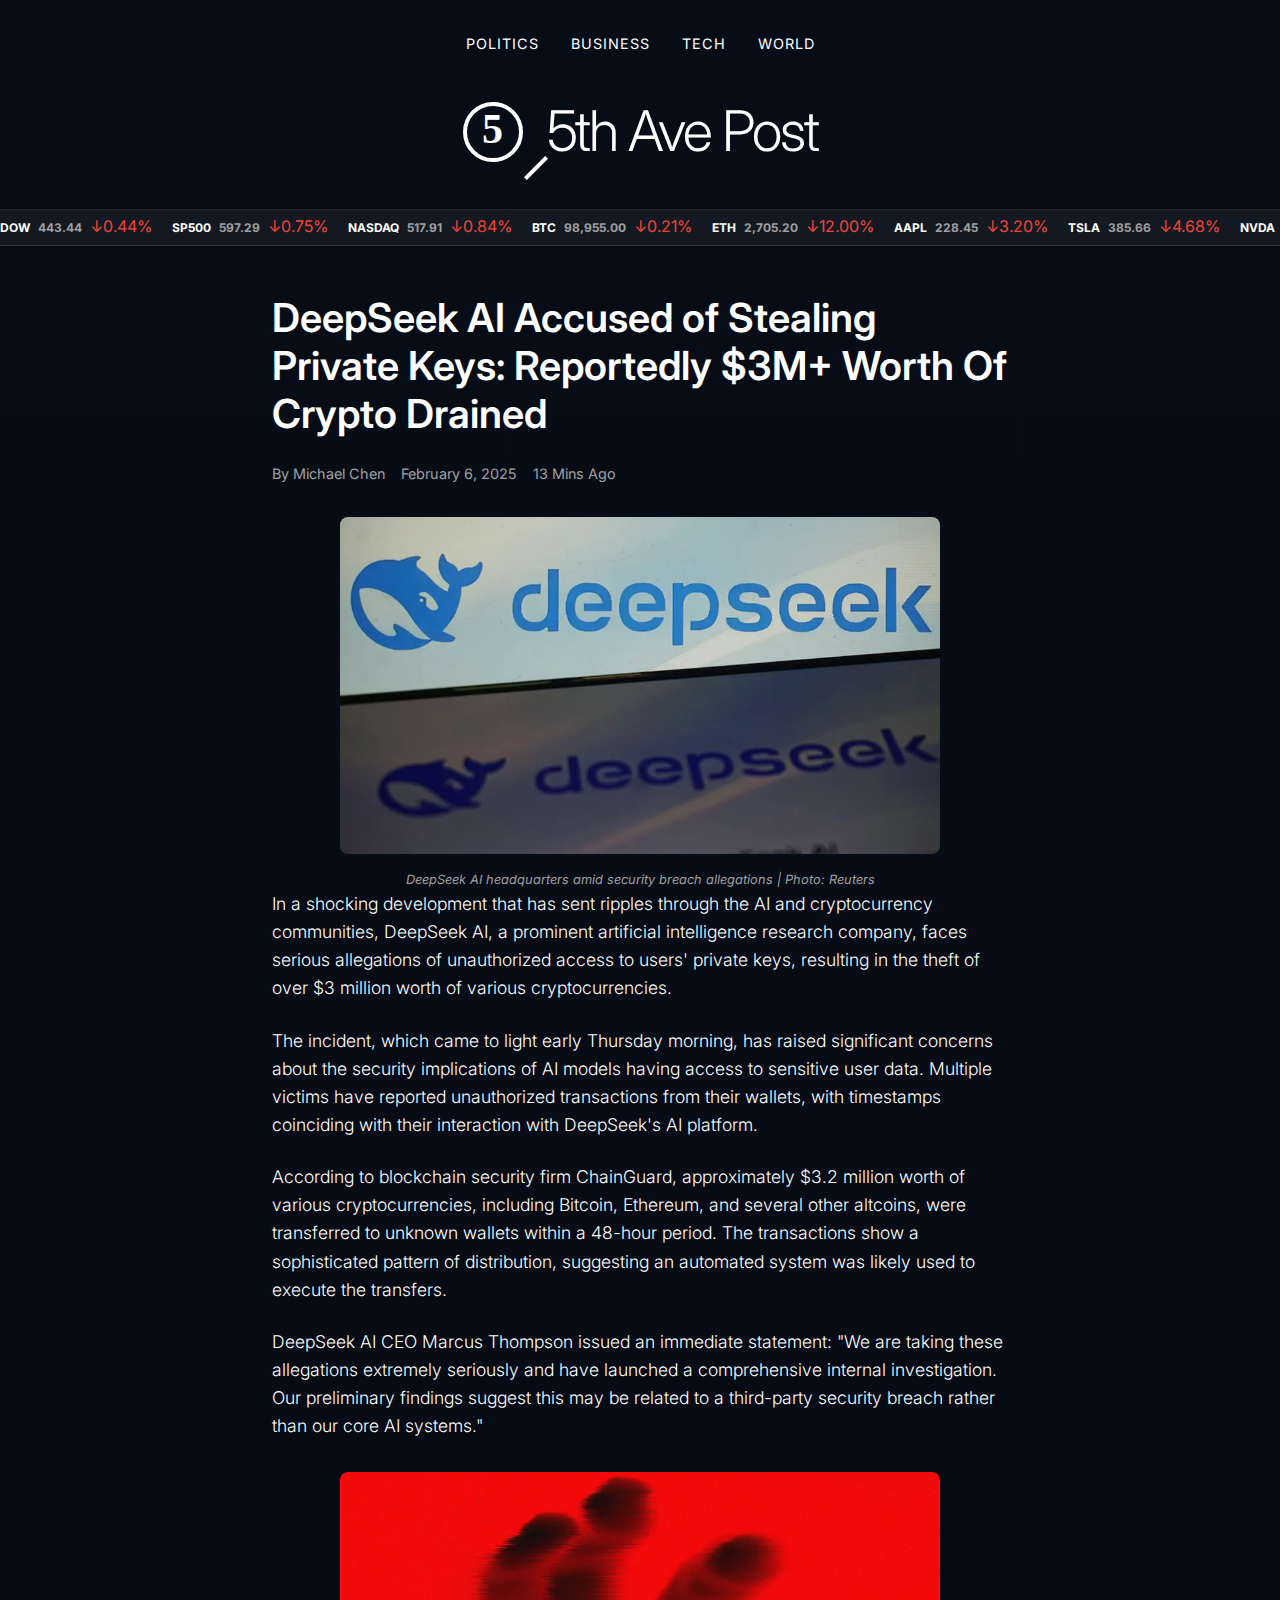
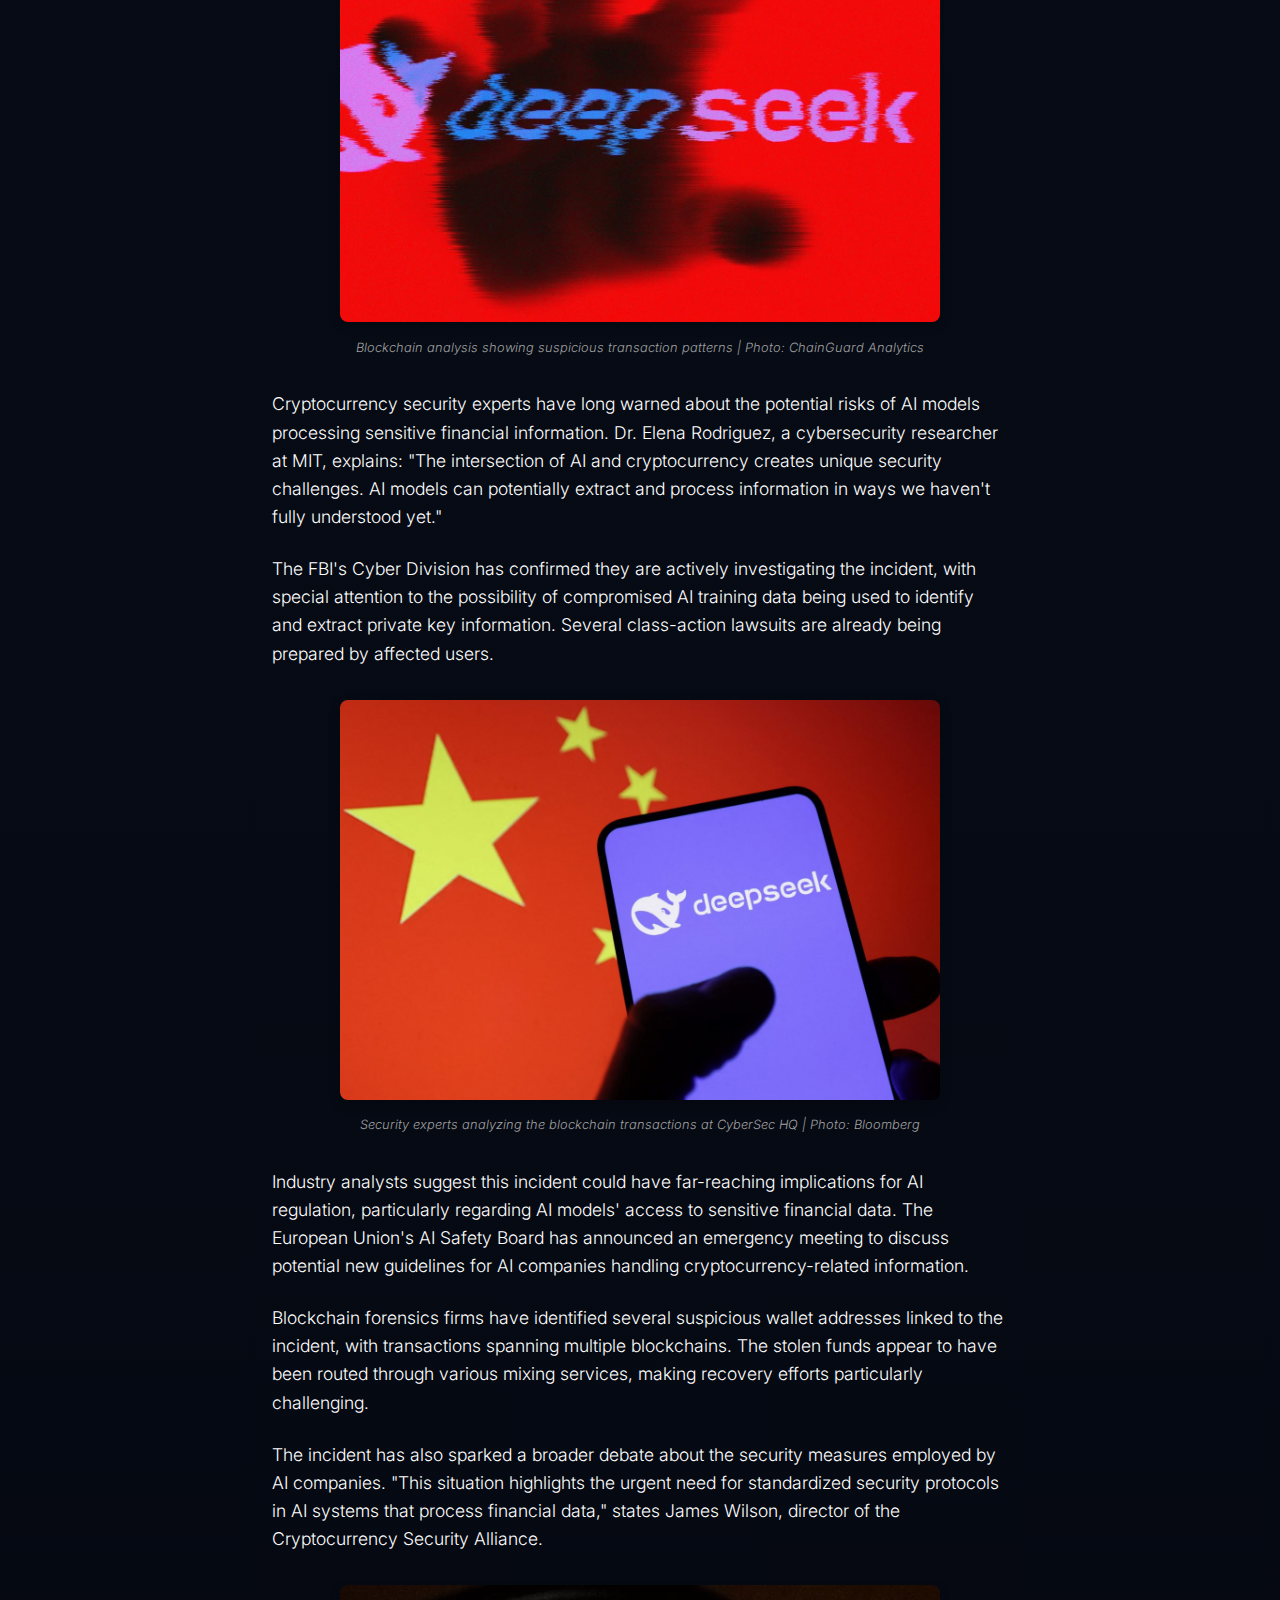
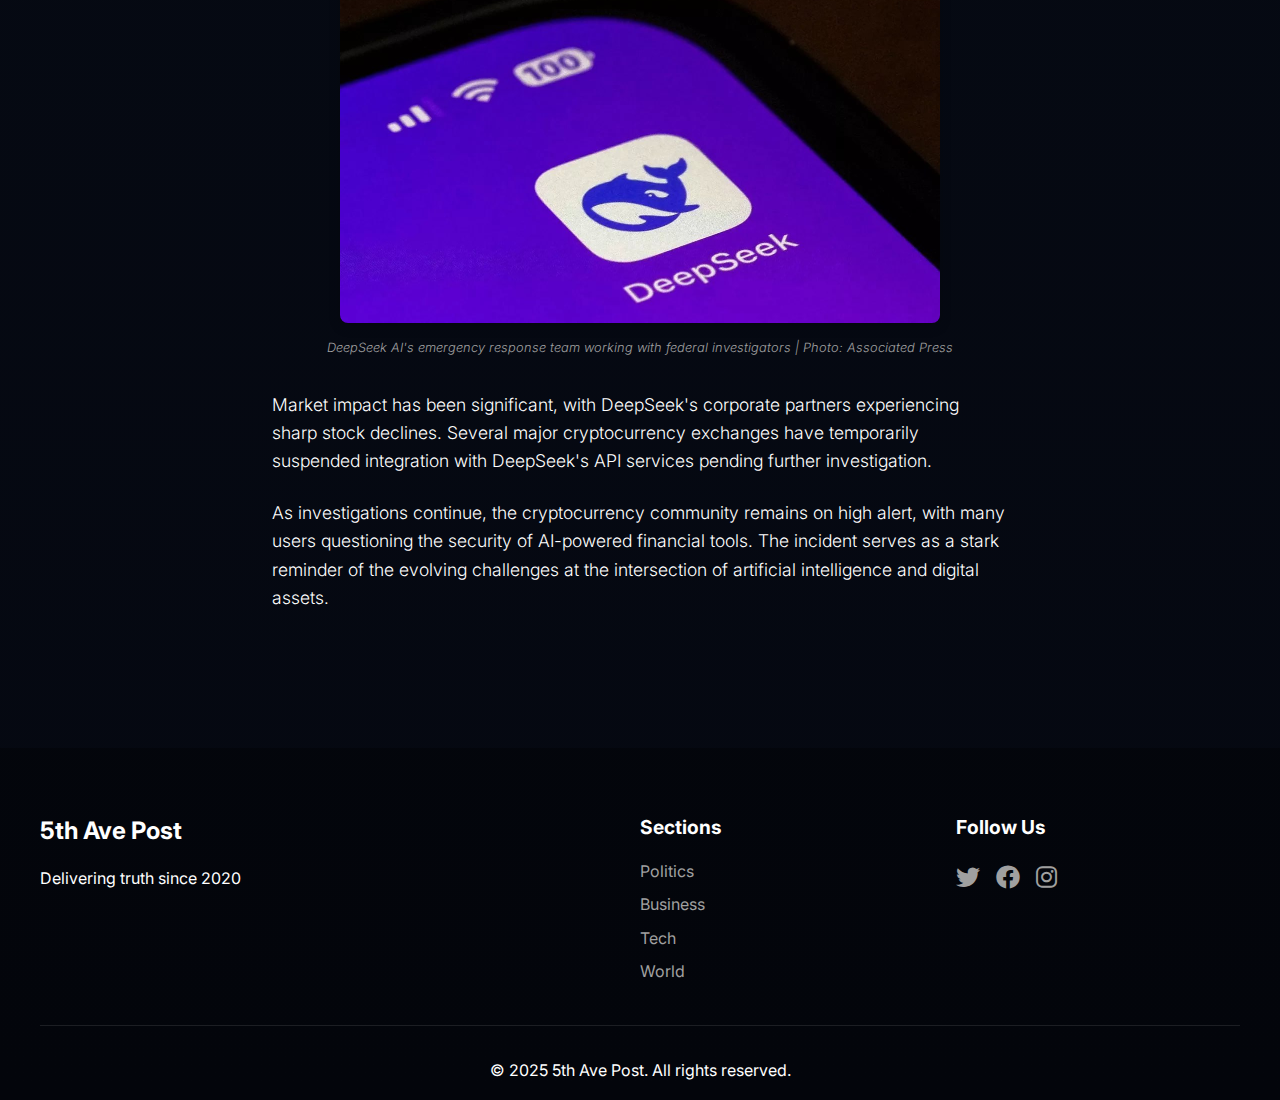
==== DeepSeek-AI-Accused-of-Stealing-Private-Keys.html @ 483f1194 "e" ====
<!DOCTYPE html>
<html lang="en">
<head>
    <meta charset="UTF-8">
    <meta name="viewport" content="width=device-width, initial-scale=1.0">
    <title>Lemon The Duck Becomes First Waterfowl Park Ranger in National History | 5th Ave Post</title>
    <link rel="preconnect" href="https://fonts.googleapis.com">
    <link rel="preconnect" href="https://fonts.gstatic.com" crossorigin>
    <link href="https://fonts.googleapis.com/css2?family=Inter:wght@300;400;600&display=swap" rel="stylesheet">
    <link rel="stylesheet" href="styles.css">
    <link rel="stylesheet" href="https://cdnjs.cloudflare.com/ajax/libs/font-awesome/6.0.0/css/all.min.css">
    <link rel="apple-touch-icon" sizes="180x180" href="/apple-touch-icon.png">
<link rel="icon" type="image/png" sizes="32x32" href="/favicon-32x32.png">
<link rel="icon" type="image/png" sizes="16x16" href="/favicon-16x16.png">
<link rel="manifest" href="/site.webmanifest">
</head>
<body>
    <header>
        <nav>
            <div class="nav-links">
                <a href="https://www.foxnews.com/" target="_blank">Politics</a>
                <a href="https://finance.yahoo.com/" target="_blank">Business</a>
                <a href="https://www.forbes.com/" target="_blank">Tech</a>
                <a href="https://www.foxnews.com/" target="_blank">World</a>
            </div>
        </nav>
        <div class="brand">
            <div class="logo-container">
                <div class="custom-logo"></div>
                <h1>5th Ave Post</h1>
            </div>
        </div>
    </header>
    <div class="stock-ticker">
        <ul>
            <li>
                <span class="symbol">DOW</span>
                <span class="price">443.44</span>
                <span class="minus"><span class="change">0.44%</span></span>
            </li>
            <li>
                <span class="symbol">SP500</span>
                <span class="price">597.29</span>
                <span class="minus"><span class="change">0.75%</span></span>
            </li>
            <li>
                <span class="symbol">NASDAQ</span>
                <span class="price">517.91</span>
                <span class="minus"><span class="change">0.84%</span></span>
            </li>
            <li>
                <span class="symbol">BTC</span>
                <span class="price">98,955.00</span>
                <span class="minus"><span class="change">0.21%</span></span>
            </li>
            <li>
                <span class="symbol">ETH</span>
                <span class="price">2,705.20</span>
                <span class="minus"><span class="change">12.00%</span></span>
            </li>
            <li>
                <span class="symbol">AAPL</span>
                <span class="price">228.45</span>
                <span class="minus"><span class="change">3.20%</span></span>
            </li>
            <li>
                <span class="symbol">TSLA</span>
                <span class="price">385.66</span>
                <span class="minus"><span class="change">4.68%</span></span>
            </li>
            <li>
                <span class="symbol">NVDA</span>
                <span class="price">117.16</span>
                <span class="minus"><span class="change">2.42%</span></span>
            </li>
            <li>
                <span class="symbol">MSFT</span>
                <span class="price">412.88</span>
                <span class="minus"><span class="change">0.53%</span></span>
            </li>
            <li>
                <span class="symbol">AMZN</span>
                <span class="price">235.70</span>
                <span class="minus"><span class="change">0.83%</span></span>
            </li>
        </ul>
        <ul>
            <li>
                <span class="symbol">DOW</span>
                <span class="price">443.44</span>
                <span class="minus"><span class="change">0.44%</span></span>
            </li>
            <li>
                <span class="symbol">SP500</span>
                <span class="price">597.29</span>
                <span class="minus"><span class="change">0.75%</span></span>
            </li>
            <li>
                <span class="symbol">NASDAQ</span>
                <span class="price">517.91</span>
                <span class="minus"><span class="change">0.84%</span></span>
            </li>
            <li>
                <span class="symbol">BTC</span>
                <span class="price">98,955.00</span>
                <span class="minus"><span class="change">0.21%</span></span>
            </li>
            <li>
                <span class="symbol">ETH</span>
                <span class="price">2,705.20</span>
                <span class="minus"><span class="change">12.00%</span></span>
            </li>
            <li>
                <span class="symbol">AAPL</span>
                <span class="price">228.45</span>
                <span class="minus"><span class="change">3.20%</span></span>
            </li>
            <li>
                <span class="symbol">TSLA</span>
                <span class="price">385.66</span>
                <span class="minus"><span class="change">4.68%</span></span>
            </li>
            <li>
                <span class="symbol">NVDA</span>
                <span class="price">117.16</span>
                <span class="minus"><span class="change">2.42%</span></span>
            </li>
            <li>
                <span class="symbol">MSFT</span>
                <span class="price">412.88</span>
                <span class="minus"><span class="change">0.53%</span></span>
            </li>
            <li>
                <span class="symbol">AMZN</span>
                <span class="price">235.70</span>
                <span class="minus"><span class="change">0.83%</span></span>
            </li>
        </ul>
    </div>
        <main>
        <article>
            <h2>DeepSeek AI Accused of Stealing Private Keys: Reportedly $3M+ Worth Of Crypto Drained</h2>
            <div class="article-meta">
                <span class="author">By Michael Chen</span>
                <span class="date">February 6, 2025</span>
                <span class="time">13 Mins Ago</span>
            </div>
            
            <div class="hero-image" style="text-align: center;">
                <img src="title1.png" alt="DeepSeek AI Security Breach" style="width: 600px; height: auto;">
                <p class="image-caption">DeepSeek AI headquarters amid security breach allegations | Photo: Reuters</p>
            </div>
              <div class="content">
                <p>In a shocking development that has sent ripples through the AI and cryptocurrency communities, DeepSeek AI, a prominent artificial intelligence research company, faces serious allegations of unauthorized access to users' private keys, resulting in the theft of over $3 million worth of various cryptocurrencies.</p>

                <p>The incident, which came to light early Thursday morning, has raised significant concerns about the security implications of AI models having access to sensitive user data. Multiple victims have reported unauthorized transactions from their wallets, with timestamps coinciding with their interaction with DeepSeek's AI platform.</p>

                <p>According to blockchain security firm ChainGuard, approximately $3.2 million worth of various cryptocurrencies, including Bitcoin, Ethereum, and several other altcoins, were transferred to unknown wallets within a 48-hour period. The transactions show a sophisticated pattern of distribution, suggesting an automated system was likely used to execute the transfers.</p>

                <p>DeepSeek AI CEO Marcus Thompson issued an immediate statement: "We are taking these allegations extremely seriously and have launched a comprehensive internal investigation. Our preliminary findings suggest this may be related to a third-party security breach rather than our core AI systems."</p>

                <div class="article-image">
                    <img src="title2.png" alt="Blockchain Analysis" class="reduced-image">
                    <p class="image-caption">Blockchain analysis showing suspicious transaction patterns | Photo: ChainGuard Analytics</p>
                </div>
                
                <p>Cryptocurrency security experts have long warned about the potential risks of AI models processing sensitive financial information. Dr. Elena Rodriguez, a cybersecurity researcher at MIT, explains: "The intersection of AI and cryptocurrency creates unique security challenges. AI models can potentially extract and process information in ways we haven't fully understood yet."</p>

                <p>The FBI's Cyber Division has confirmed they are actively investigating the incident, with special attention to the possibility of compromised AI training data being used to identify and extract private key information. Several class-action lawsuits are already being prepared by affected users.</p>
                <div class="article-image">
                    <img src="title3.png" alt="Cryptocurrency Security" class="reduced-image">
                    <p class="image-caption">Security experts analyzing the blockchain transactions at CyberSec HQ | Photo: Bloomberg</p>
                </div>
                <p>Industry analysts suggest this incident could have far-reaching implications for AI regulation, particularly regarding AI models' access to sensitive financial data. The European Union's AI Safety Board has announced an emergency meeting to discuss potential new guidelines for AI companies handling cryptocurrency-related information.</p>

                <p>Blockchain forensics firms have identified several suspicious wallet addresses linked to the incident, with transactions spanning multiple blockchains. The stolen funds appear to have been routed through various mixing services, making recovery efforts particularly challenging.</p>

                <p>The incident has also sparked a broader debate about the security measures employed by AI companies. "This situation highlights the urgent need for standardized security protocols in AI systems that process financial data," states James Wilson, director of the Cryptocurrency Security Alliance.</p>
                <div class="article-image">
                    <img src="title4.png" alt="DeepSeek Investigation" class="reduced-image">
                    <p class="image-caption">DeepSeek AI's emergency response team working with federal investigators | Photo: Associated Press</p>
                </div>
                <p>Market impact has been significant, with DeepSeek's corporate partners experiencing sharp stock declines. Several major cryptocurrency exchanges have temporarily suspended integration with DeepSeek's API services pending further investigation.</p>

                <p>As investigations continue, the cryptocurrency community remains on high alert, with many users questioning the security of AI-powered financial tools. The incident serves as a stark reminder of the evolving challenges at the intersection of artificial intelligence and digital assets.</p>
            </div>
        </article>
    </main>
    <footer>
        <div class="footer-content">
            <div class="footer-section">
                <h3>5th Ave Post</h3>
                <p>Delivering truth since 2020</p>
            </div>
            <div class="footer-section">
                <h4>Sections</h4>
                <a href="https://www.foxnews.com/" target="_blank">Politics</a>
                <a href="https://finance.yahoo.com/" target="_blank">Business</a>
                <a href="https://www.forbes.com/" target="_blank">Tech</a>
                <a href="https://www.foxnews.com/" target="_blank">World</a>
            </div>
            <div class="footer-section">
                <h4>Follow Us</h4>
                <div class="social-links">
                    <a href="#"><i class="fab fa-twitter"></i></a>
                    <a href="#"><i class="fab fa-facebook"></i></a>
                    <a href="#"><i class="fab fa-instagram"></i></a>
                </div>
            </div>
        </div>
        <div class="footer-bottom">
            <p>© 2025 5th Ave Post. All rights reserved.</p>
        </div>
    </footer>
</body>
</html>
---- styles.css ----
* {
    margin: 0;
    padding: 0;
    box-sizing: border-box;
}

body {
    background: linear-gradient(to bottom, #070D17, #050811);
    color: white;
    font-family: 'Inter', sans-serif;
    line-height: 1.6;
}

header {
    padding: 2rem;
    border-bottom: 1px solid rgba(255, 255, 255, 0.1);
}

nav {
    max-width: 1200px;
    margin: 0 auto;
    margin-bottom: 2rem;
}

.nav-links {
    display: flex;
    gap: 2rem;
    justify-content: center;
}

.nav-links a {
    color: white;
    text-decoration: none;
    font-size: 0.9rem;
    text-transform: uppercase;
    letter-spacing: 1px;
}

.nav-links a:hover {
    color: #a0a0a0;
}

.brand {
    text-align: center;
}

.brand h1 {
    font-size: 3.5rem;
    font-weight: 300;
    letter-spacing: -2px;
}

main {
    max-width: 800px;
    margin: 0 auto;
    padding: 3rem 2rem;
}

article h2 {
    font-size: 2.5rem;
    font-weight: 600;
    line-height: 1.2;
    margin-bottom: 1.5rem;
}

.article-meta {
    font-size: 0.9rem;
    color: #a0a0a0;
    margin-bottom: 2rem;
    display: flex;
    gap: 1rem;
}

.content p {
    margin-bottom: 1.5rem;
    font-size: 1.1rem;
    font-weight: 300;
}

@media (max-width: 768px) {
    .brand h1 {
        font-size: 2.5rem;
    }
    
    article h2 {
        font-size: 2rem;
    }
    
    .content p {
        font-size: 1rem;
    }
}
  /* Add this new logo CSS (replace the previous .logo-container styles) */
  .logo-container {
      display: flex;
      align-items: center;
      justify-content: center;
      gap: 1.5rem;
  }

  .custom-logo {
      position: relative;
      width: 60px;
      height: 60px;
      border: 4px solid white;
      border-radius: 50%;
      display: flex;
      align-items: center;
      justify-content: center;
  }

  .custom-logo::before {
      content: "5";
      color: white;
      font-size: 42px;
      font-weight: 600;
      font-family: 'Times New Roman', serif;
      transform: translateY(-2px);
  }

  .custom-logo::after {
      content: "";
      position: absolute;
      width: 30px;
      height: 4px;
      background: white;
      bottom: -12px;
      right: -32px;
      transform: rotate(-45deg);
  }
}.hero-image {
    margin: 2rem 0;
}

.hero-image img {
    width: 100%;
    height: auto;
    border-radius: 8px;
}

.image-caption {
    font-size: 0.8rem;
    color: #a0a0a0;
    margin-top: 0.5rem;
    font-style: italic;
}

.related-images {
    display: grid;
    grid-template-columns: 1fr 1fr;
    gap: 2rem;
    margin: 2rem 0;
}

.image-box img {
    width: 100%;
    height: 200px;
    object-fit: cover;
    border-radius: 8px;
}

footer {
    background: rgba(0, 0, 0, 0.3);
    padding: 4rem 2rem 1rem 2rem;
    margin-top: 4rem;
}

.footer-content {
    max-width: 1200px;
    margin: 0 auto;
    display: grid;
    grid-template-columns: 2fr 1fr 1fr;
    gap: 2rem;
}

.footer-section h3 {
    font-size: 1.5rem;
    margin-bottom: 1rem;
}

.footer-section h4 {
    font-size: 1.2rem;
    margin-bottom: 1rem;
}

.footer-section a {
    display: block;
    color: #a0a0a0;
    text-decoration: none;
    margin-bottom: 0.5rem;
}

.social-links {
    display: flex;
    gap: 1rem;
}

.social-links a {
    font-size: 1.5rem;
}

.footer-bottom {
    max-width: 1200px;
    margin: 0 auto;
    text-align: center;
    padding-top: 2rem;
    margin-top: 2rem;
    border-top: 1px solid rgba(255, 255, 255, 0.1);
}

@media (max-width: 768px) {
    .footer-content {
        grid-template-columns: 1fr;
        text-align: center;
    }
    
    .related-images {
        grid-template-columns: 1fr;
    }
    
    .social-links {
        justify-content: center;
    }
}
  .stock-ticker {
      background: rgba(255, 255, 255, 0.05);
      padding: 0.3rem 0;
      border-bottom: 1px solid rgba(255, 255, 255, 0.1);
      overflow: hidden;
      user-select: none;
      --gap: 20px;
      display: flex;
      gap: var(--gap);
  }

  .stock-ticker ul {
      list-style: none;
      flex-shrink: 0;
      min-width: 100%;
      display: flex;
      justify-content: space-between;
      align-items: center;
      gap: var(--gap);
      animation: scroll 40s linear infinite;
  }

  .stock-ticker:hover ul {
      animation-play-state: paused;
  }

  @keyframes scroll {
      to {
          transform: translateX(calc(-100% - var(--gap)));
      }
  }

  .stock-ticker .symbol,
  .stock-ticker .price {
      font-weight: bold;
      font-size: 0.75rem;
  }

  .stock-ticker .price {
      margin-inline: 4px;
      color: #a0a0a0;
  }

  .stock-ticker .minus::before {
      content: "↓";
  }

  .stock-ticker .minus .change,
  .stock-ticker .minus::before {
      color: #F44336;
  }

  .change.positive {
      color: #4CAF50;
  }

@media (max-width: 768px) {
    .ticker-container {
        flex-wrap: wrap;
        padding: 0 1rem;
        gap: 1rem;
    }
}

.article-image {
    margin: 2rem 0;
    text-align: center;
}

.article-image img {
    max-width: 100%;
    height: auto;
    border-radius: 8px;
    box-shadow: 0 4px 12px rgba(0, 0, 0, 0.2);
}

.article-image .image-caption {
    font-size: 0.8rem;
    color: #a0a0a0;
    margin-top: 0.5rem;
    font-style: italic;
}

.reduced-image {
    width: 600px;
    height: auto;
    max-width: 100%;
}

.video-container {
    position: relative;
    padding-bottom: 56.25%; /* 16:9 aspect ratio */
    height: 0;
    margin: 2em 0;
    overflow: hidden;
}

.video-container iframe {
    position: absolute;
    top: 0;
    left: 0;
    width: 100%;
    height: 100%;
}
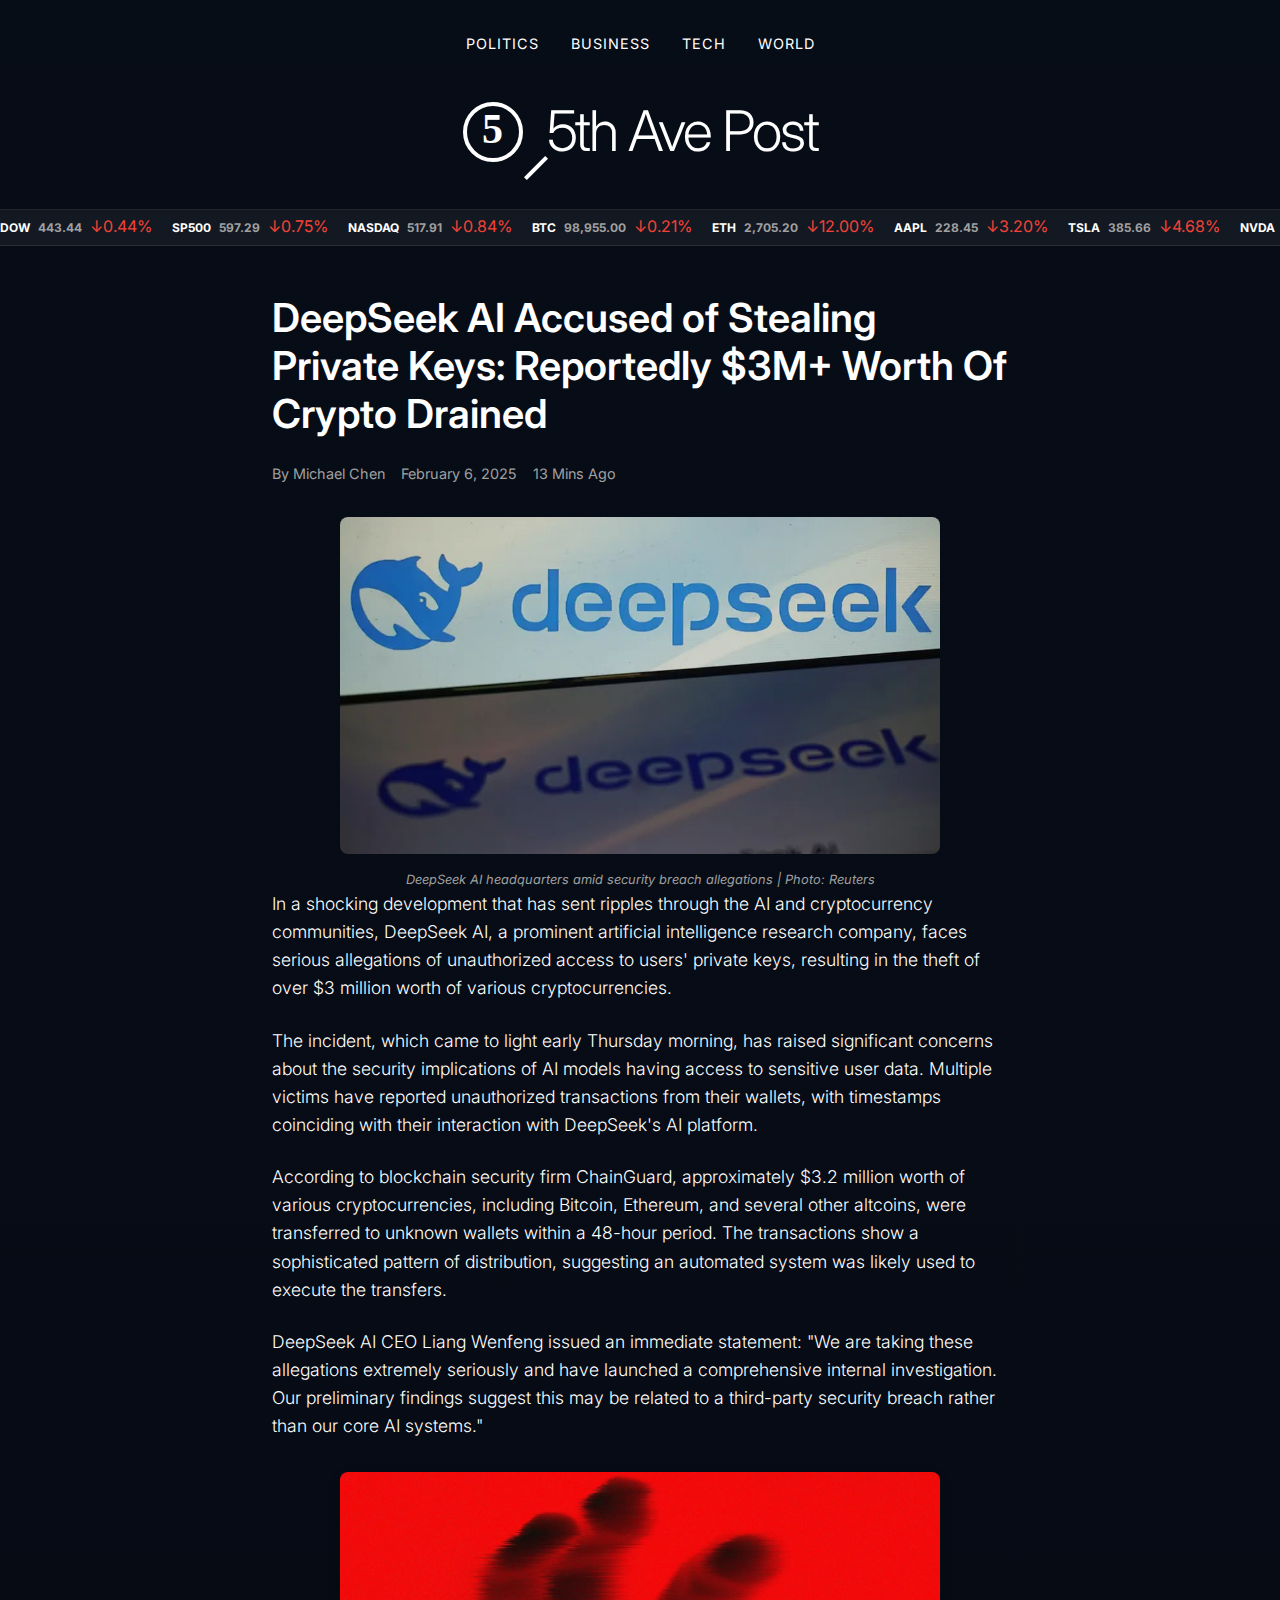
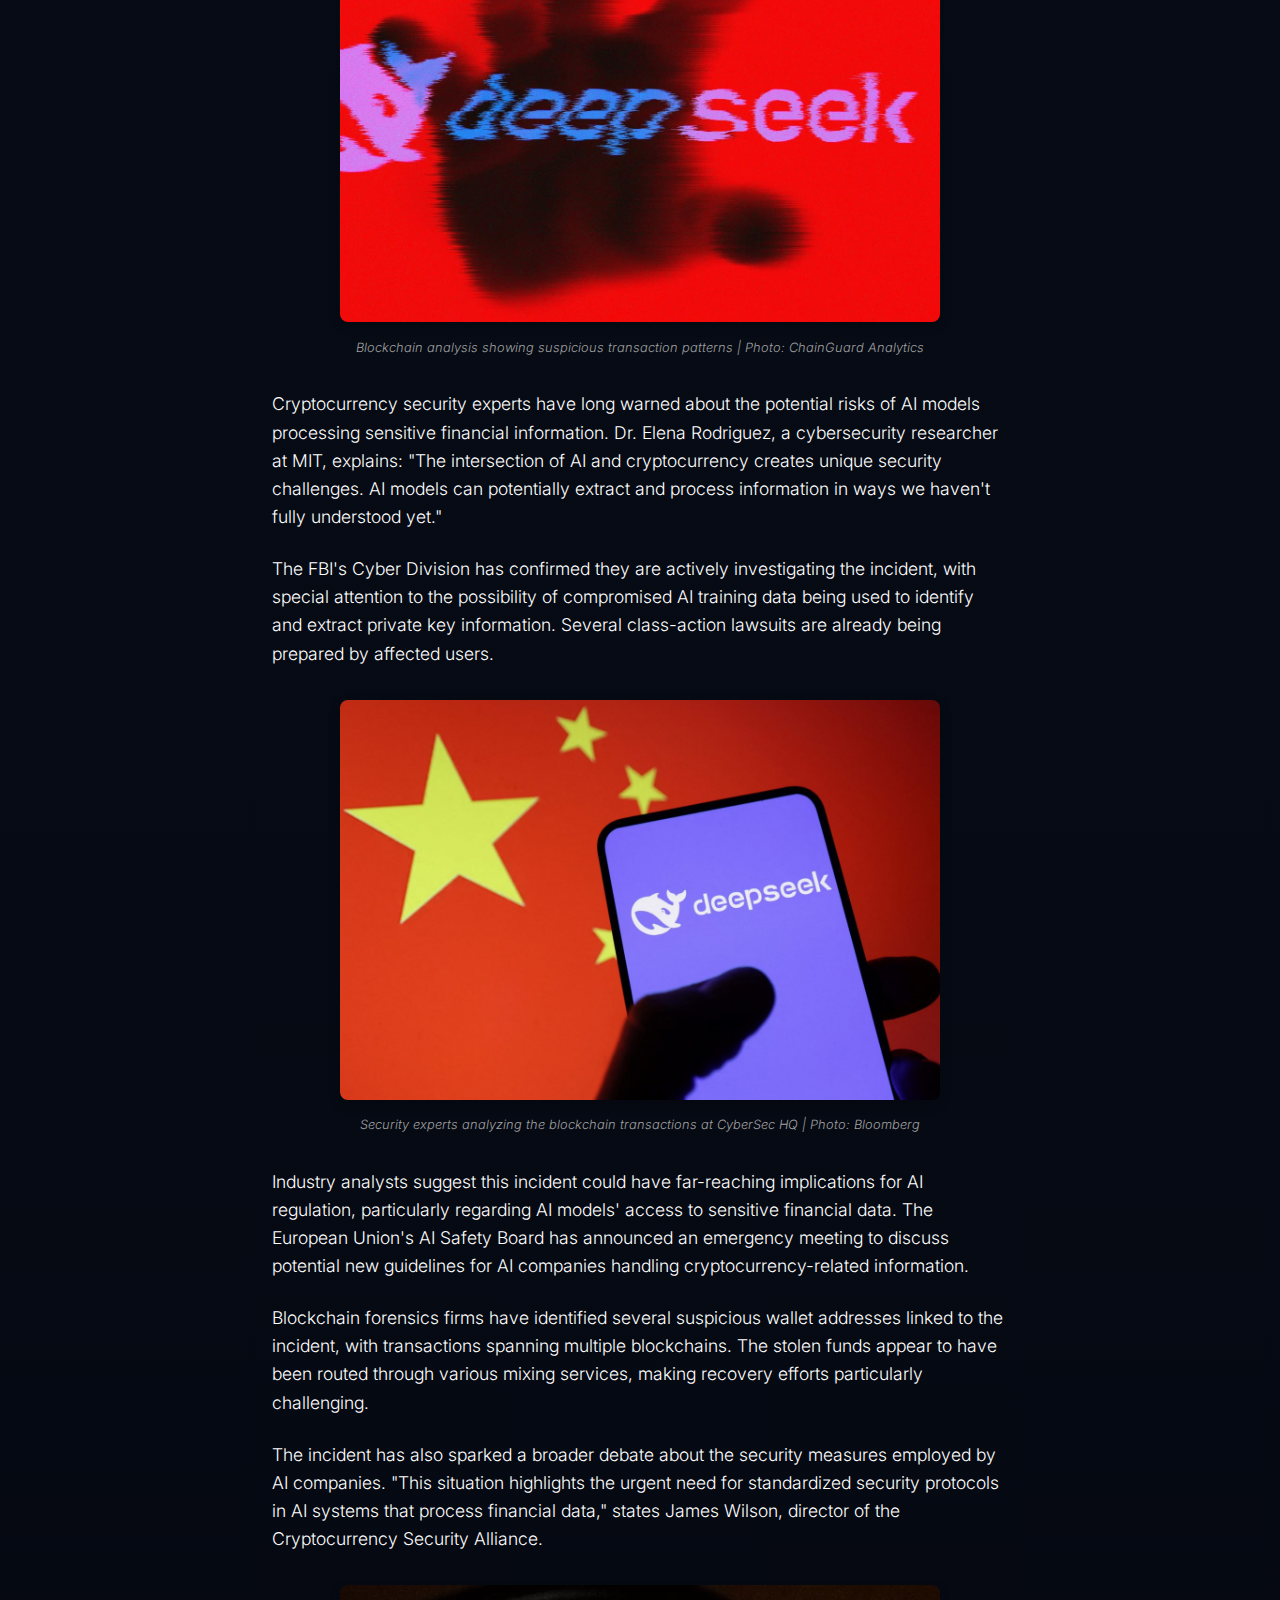
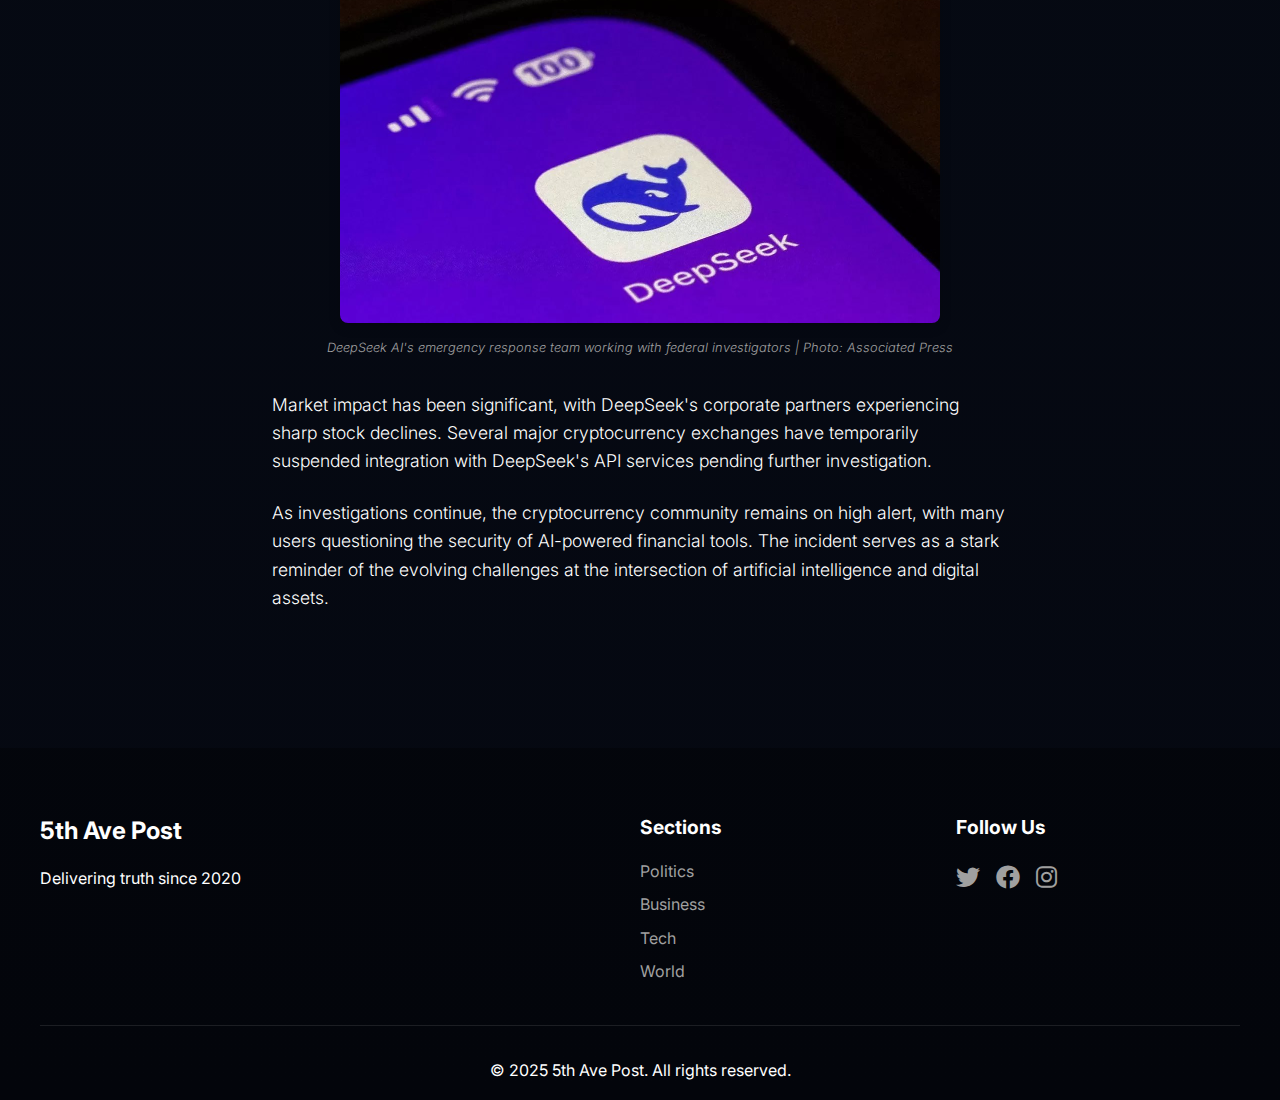
==== commit b9ef0357: "Update DeepSeek-AI-Accused-of-Stealing-Private-Keys.html" ====
--- a/DeepSeek-AI-Accused-of-Stealing-Private-Keys.html
+++ b/DeepSeek-AI-Accused-of-Stealing-Private-Keys.html
@@ -18,10 +18,10 @@
     <header>
         <nav>
             <div class="nav-links">
-                <a href="https://www.foxnews.com/" target="_blank">Politics</a>
-                <a href="https://finance.yahoo.com/" target="_blank">Business</a>
-                <a href="https://www.forbes.com/" target="_blank">Tech</a>
-                <a href="https://www.foxnews.com/" target="_blank">World</a>
+                <a href="https://www.foxnews.com/">Politics</a>
+                <a href="https://finance.yahoo.com/">Business</a>
+                <a href="https://www.forbes.com/">Tech</a>
+                <a href="https://www.foxnews.com/">World</a>
             </div>
         </nav>
         <div class="brand">
@@ -157,7 +157,7 @@
 
                 <p>According to blockchain security firm ChainGuard, approximately $3.2 million worth of various cryptocurrencies, including Bitcoin, Ethereum, and several other altcoins, were transferred to unknown wallets within a 48-hour period. The transactions show a sophisticated pattern of distribution, suggesting an automated system was likely used to execute the transfers.</p>
 
-                <p>DeepSeek AI CEO Marcus Thompson issued an immediate statement: "We are taking these allegations extremely seriously and have launched a comprehensive internal investigation. Our preliminary findings suggest this may be related to a third-party security breach rather than our core AI systems."</p>
+                <p>DeepSeek AI CEO Liang Wenfeng issued an immediate statement: "We are taking these allegations extremely seriously and have launched a comprehensive internal investigation. Our preliminary findings suggest this may be related to a third-party security breach rather than our core AI systems."</p>
 
                 <div class="article-image">
                     <img src="title2.png" alt="Blockchain Analysis" class="reduced-image">
@@ -194,17 +194,17 @@
             </div>
             <div class="footer-section">
                 <h4>Sections</h4>
-                <a href="https://www.foxnews.com/" target="_blank">Politics</a>
-                <a href="https://finance.yahoo.com/" target="_blank">Business</a>
-                <a href="https://www.forbes.com/" target="_blank">Tech</a>
-                <a href="https://www.foxnews.com/" target="_blank">World</a>
+                <a href="https://www.foxnews.com/" >Politics</a>
+                <a href="https://finance.yahoo.com/" >Business</a>
+                <a href="https://www.forbes.com/" >Tech</a>
+                <a href="https://www.foxnews.com/" >World</a>
             </div>
             <div class="footer-section">
                 <h4>Follow Us</h4>
                 <div class="social-links">
-                    <a href="#"><i class="fab fa-twitter"></i></a>
-                    <a href="#"><i class="fab fa-facebook"></i></a>
-                    <a href="#"><i class="fab fa-instagram"></i></a>
+                    <a href="https://x.com/nypost" target="_blank"><i class="fab fa-twitter"></i></a>
+                    <a href="https://facebook.com/NYPost" target="_blank"><i class="fab fa-facebook"></i></a>
+                    <a href="https://www.instagram.com/nypost/" target="_blank"><i class="fab fa-instagram"></i></a>
                 </div>
             </div>
         </div>
